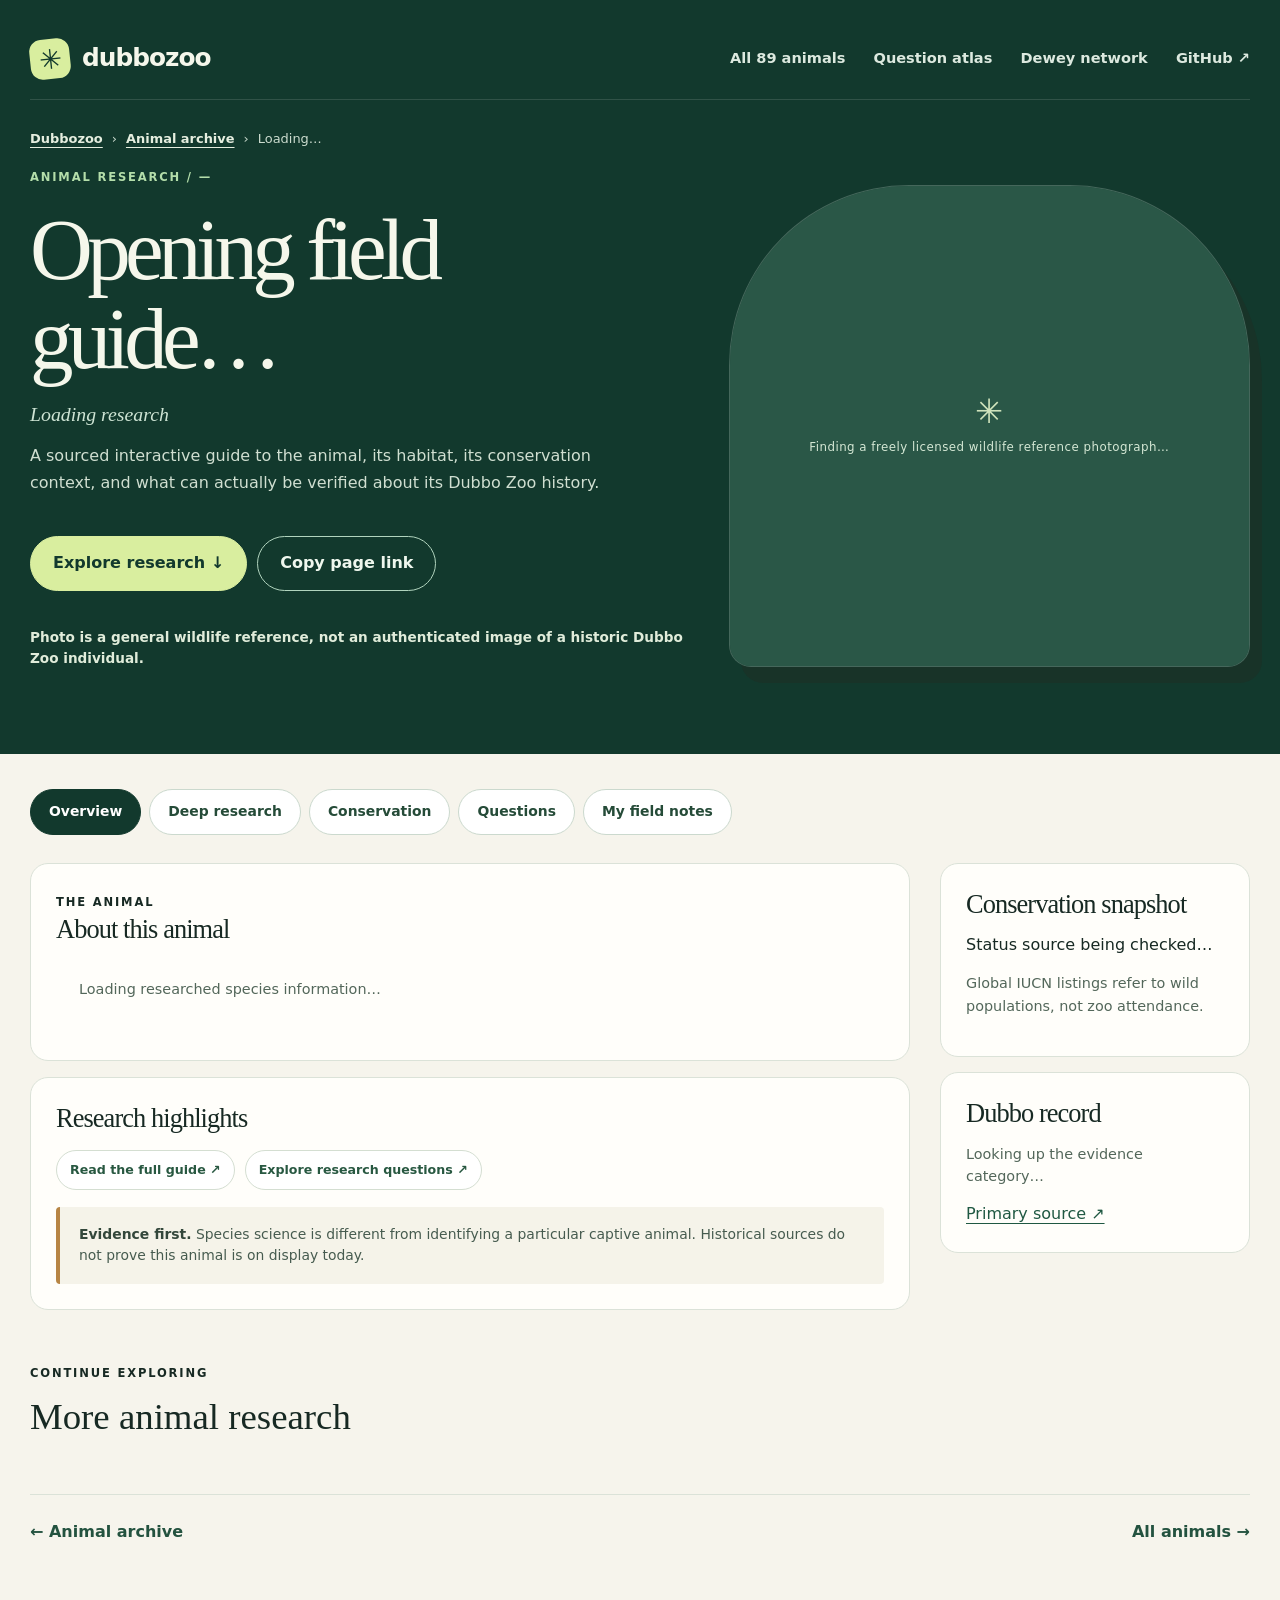
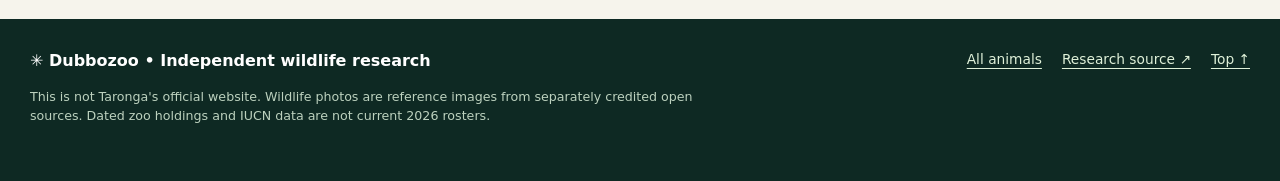
==== animal.html @ 087da016 "Create responsive individual animal research website with tabs, photos, sources, questions and local" ====
<!doctype html>
<html lang="en-AU">
<head>
<meta charset="utf-8"><meta name="viewport" content="width=device-width,initial-scale=1">
<meta name="theme-color" content="#12392d">
<meta name="description" content="Dubbozoo's independent evidence-led animal research: ecology, history, conservation, photographs and private field notes.">
<meta property="og:type" content="article">
<title>Animal research • Dubbozoo</title>
<link rel="stylesheet" href="/assets/site.css">
<link rel="stylesheet" href="/assets/animal.css">
</head>
<body class="animal-details">
<a class="skip" href="#animal-main">Skip to animal research</a>
<header class="animal-detail-top"><div class="wrap">
<div class="nav-wrap">
<a class="brand" href="/"><span class="brand-glyph" aria-hidden="true">✳</span> dubbozoo</a>
<nav class="main-nav" aria-label="Research navigation"><a href="/#archive">All 89 animals</a><a href="/#questions">Question atlas</a><a href="/#network">Dewey network</a><a href="https://github.com/joshualparris/Dubbozoo">GitHub ↗</a></nav>
</div>
<nav class="animal-trail" aria-label="Breadcrumb"><a href="/">Dubbozoo</a><span aria-hidden="true">›</span><a href="/#archive">Animal archive</a><span aria-hidden="true">›</span><span id="animal-breadcrumb">Loading…</span></nav>
<div class="animal-detail-head"><div>
<div class="eyebrow" style="color:#b4deaa">ANIMAL RESEARCH / <span id="animal-number">—</span></div>
<h1 id="animal-title">Opening field guide…</h1><div class="scientific" id="animal-scientific">Loading research</div>
<p class="animal-subtitle" id="animal-intro">A sourced interactive guide to the animal, its habitat, its conservation context, and what can actually be verified about its Dubbo Zoo history.</p>
<div class="detail-meta" id="animal-meta"></div>
<div class="animal-actions"><a class="btn lime" href="#animal-main" id="start-research">Explore research ↓</a>
<button class="btn outline" type="button" id="copy-page-url">Copy page link</button>
</div>
<p class="animal-invite">Photo is a general wildlife reference, not an authenticated image of a historic Dubbo Zoo individual.</p>
</div>
<div class="animal-detail-portrait animal-card" id="animal-portrait">
<div class="animal-photo-slot" data-photo-status="loading">
<div class="photo-loading">Finding a freely licensed wildlife reference photograph…</div>
</div>
</div></div></div></header>
<main id="animal-main" class="wrap">
<div class="animal-tab-bar" role="tablist" aria-label="Animal research sections">
<button type="button" class="animal-tab" role="tab" id="tab-overview" aria-controls="panel-overview" aria-selected="true" data-tab="overview">Overview</button>
<button type="button" class="animal-tab" role="tab" id="tab-research" aria-controls="panel-research" aria-selected="false" data-tab="research" tabindex="-1">Deep research</button>
<button type="button" class="animal-tab" role="tab" id="tab-conservation" aria-controls="panel-conservation" aria-selected="false" data-tab="conservation" tabindex="-1">Conservation</button>
<button type="button" class="animal-tab" role="tab" id="tab-questions" aria-controls="panel-questions" aria-selected="false" data-tab="questions" tabindex="-1">Questions</button>
<button type="button" class="animal-tab" role="tab" id="tab-notes" aria-controls="panel-notes" aria-selected="false" data-tab="notes" tabindex="-1">My field notes</button>
</div>
<section class="animal-tab-panel" id="panel-overview" role="tabpanel" aria-labelledby="tab-overview">
<div class="detail-layout"><div class="detail-main">
<div class="detail-box"><span class="eyebrow">THE ANIMAL</span><h2 id="overview-heading">About this animal</h2><div class="detail-section-body" id="overview-text"><p>Loading researched species information…</p></div></div>
<div class="detail-box" style="margin-top:16px"><h2>Research highlights</h2><div class="detail-control-row"><button type="button" id="go-research">Read the full guide ↗</button><button type="button" id="go-questions">Explore research questions ↗</button></div>
<div class="detail-notice"><strong>Evidence first.</strong> Species science is different from identifying a particular captive animal. Historical sources do not prove this animal is on display today.</div></div>
</div><aside class="detail-aside">
<div class="detail-box"><h3>Conservation snapshot</h3><div id="quick-conservation">Status source being checked…</div><p class="detail-small">Global IUCN listings refer to wild populations, not zoo attendance.</p></div>
<div class="detail-box"><h3>Dubbo record</h3><p id="quick-evidence">Looking up the evidence category…</p><a id="quick-source" href="https://github.com/joshualparris/Dubbozoo">Primary source ↗</a></div>
</aside></div>
</section>
<section class="animal-tab-panel" id="panel-research" role="tabpanel" aria-labelledby="tab-research" hidden>
<div class="section-head"><div><span class="eyebrow">FULL RESEARCH GUIDE</span><h2>Explore the evidence.</h2><p>Original source sections appear below. Expand any heading, or open all sections to read the complete guide.</p></div></div>
<div class="detail-control-row"><button type="button" id="expand-sections">Expand all sections</button><button type="button" id="collapse-sections">Collapse sections</button><a id="original-research" href="https://github.com/joshualparris/Dubbozoo" target="_blank" rel="noopener noreferrer">Original Markdown on GitHub ↗</a></div>
<div id="research-sections" aria-live="polite"><div class="animal-blank-state">Loading original animal research…</div></div>
</section>
<section class="animal-tab-panel" id="panel-conservation" role="tabpanel" aria-labelledby="tab-conservation" hidden>
<div class="section-head"><div><span class="eyebrow">WILD CONSERVATION SCIENCE</span><h2>Risk, numbers &amp; trends.</h2><p>Conservation categories belong to a particular taxon, source and assessment year. They are not a live 2026 population census.</p></div></div>
<div class="detail-facts" id="conservation-facts"></div>
<div class="detail-box" style="margin-top:16px"><h3>What is actually supported?</h3><p id="conservation-caution"></p><div class="detail-sources" id="conservation-sources"></div></div>
</section>
<section class="animal-tab-panel" id="panel-questions" role="tabpanel" aria-labelledby="tab-questions" hidden>
<div class="section-head"><div><span class="eyebrow">ASK BETTER QUESTIONS</span><h2>The research notebook.</h2><p>Questions and best available answers are shown with source limitations. An answer written by AI isn't automatically individually source-verified.</p></div></div>
<div id="animal-questions"><div class="animal-blank-state">Loading linked research questions…</div></div>
</section>
<section class="animal-tab-panel" id="panel-notes" role="tabpanel" aria-labelledby="tab-notes" hidden>
<div class="section-head"><div><span class="eyebrow">YOUR PRIVATE FIELD JOURNAL</span><h2>What did you see?</h2><p>Record your own dated observations separately from zoo publications. Your notes stay in this browser, not GitHub, Vercel, the Dewey catalogue or ChatGPT. Export a copy to keep them.</p></div></div>
<div class="detail-layout"><div class="detail-main">
<div class="detail-box">
<form id="field-form" class="note-form">
<label>Date of my observation<input type="date" id="field-date"></label>
<label>Number of animals I actually saw (optional)<input type="number" min="0" max="999" inputmode="numeric" placeholder="Leave blank if unknown" id="field-count"></label>
<label>What did I observe?<textarea id="field-notes" maxlength="12000" placeholder="Describe visible actions, the habitat, the time and anything you're uncertain about."></textarea></label>
<button class="btn" type="submit">Save locally to this browser</button>
<p class="note-saved" role="status" id="note-result">Notes haven't been saved for this animal on this device.</p>
</form>
<div class="detail-control-row"><button type="button" id="export-note">Export my note (.json)</button><button type="button" id="delete-note">Delete saved note</button></div>
</div></div><aside class="detail-aside"><div class="detail-box"><h3>Observation ≠ assumption</h3><p>“I saw two resting together” is a direct observation; “they are siblings” would need keeper information.</p><p>Don't record names or photographs of other visitors without permission. Browser data can be cleared by your phone.</p></div></aside></div>
</section>
<section style="margin-top:50px" aria-labelledby="related-heading">
<span class="eyebrow">CONTINUE EXPLORING</span><h2 id="related-heading" style="font:2.3rem Georgia,serif;margin:10px 0">More animal research</h2>
<div id="related-animals" class="related-grid"></div><nav class="animal-pagination" aria-label="Previous and next animal"><a href="/#archive" id="previous-animal">← Animal archive</a><a href="/#archive" class="next" id="next-animal">All animals →</a></nav>
</section>
</main>
<footer class="footer"><div class="wrap footer-inner"><div><strong>✳ Dubbozoo • Independent wildlife research</strong><p>This is not Taronga's official website. Wildlife photos are reference images from separately credited open sources. Dated zoo holdings and IUCN data are not current 2026 rosters.</p></div><nav class="footer-links" aria-label="Footer links"><a href="/">All animals</a><a href="https://github.com/joshualparris/Dubbozoo">Research source ↗</a><a href="#top">Top ↑</a></nav></div></footer>
<script>
(function(){
 var pathMatch=location.pathname.match(/\/animals\/(\d{1,3})(?:-|\/|$)/);
 var n=pathMatch?Number(pathMatch[1]):Number(new URLSearchParams(location.search).get('id')||0);
 if(n>=1&&n<=89)document.getElementById('animal-portrait').dataset.photoId=String(n);
})();
</script>
<script src="/assets/animal.js" defer></script>
<script src="/assets/photos.js" defer></script>
<noscript><div class="wrap animal-blank-state">Interactive research requires JavaScript. <a href="/#archive">Browse the Markdown animal guides from the homepage.</a></div></noscript>
</body>
</html>
---- assets/site.css ----
:root{color-scheme:light;--cream:#f6f4ec;--paper:#fffefa;--ink:#172923;--muted:#596b62;--forest:#12392d;--forest-2:#245645;--sage:#dfeade;--lime:#d9ee9f;--gold:#c8934b;--border:#dbe2d8;--shadow:0 24px 70px rgba(18,49,37,.12)}*{box-sizing:border-box}html{scroll-behavior:smooth}body{margin:0;background:var(--cream);color:var(--ink);font:16px/1.55 system-ui,-apple-system,"Segoe UI",sans-serif;-webkit-font-smoothing:antialiased}a{color:inherit;text-decoration-thickness:1px;text-underline-offset:4px}a:hover{text-decoration-color:var(--gold)}button,input,select{font:inherit}button{cursor:pointer}button:disabled{cursor:default;opacity:.55}:focus-visible{outline:3px solid #b17b34;outline-offset:3px}::selection{background:var(--lime);color:var(--forest)}.sr-only{position:absolute!important;width:1px;height:1px;padding:0;margin:-1px;overflow:hidden;clip:rect(0,0,0,0);white-space:nowrap;border:0}.wrap{width:min(1220px,calc(100% - 40px));margin-inline:auto}.skip{position:absolute;top:-70px;left:20px;z-index:100;background:#fff;color:var(--ink);padding:8px 16px}.skip:focus{top:10px}.eyebrow{font-size:.72rem;font-weight:800;letter-spacing:.16em;text-transform:uppercase}.faint{color:var(--muted)}.site-head{background:var(--forest);color:#f4f6ea;position:relative;overflow:hidden}.nav-wrap{display:flex;align-items:center;justify-content:space-between;gap:28px;min-height:82px;border-bottom:1px solid #ffffff21;position:relative;z-index:4}.brand{display:inline-flex;gap:12px;align-items:center;font-weight:900;letter-spacing:-.04em;font-size:1.55rem;text-decoration:none!important}.brand-glyph{height:40px;width:40px;display:grid;place-items:center;border-radius:12px;background:var(--lime);color:var(--forest);font-size:1.7rem;transform:rotate(-6deg)}.main-nav{display:flex;align-items:center;gap:clamp(12px,2.2vw,31px);flex-wrap:wrap}.main-nav a{color:#dce9df;text-decoration:none;font-size:.91rem;font-weight:700}.main-nav a:hover{color:var(--lime)}.nav-cta{border:1px solid #ffffff6a;border-radius:40px;padding:8px 16px}.hero{display:grid;grid-template-columns:minmax(0,1.08fr) minmax(0,.92fr);min-height:655px;align-items:center;gap:6%;padding:60px 0 82px;position:relative;z-index:1}.hero::before{content:"";position:absolute;width:660px;height:660px;right:-300px;top:-100px;border:1px solid #ffffff12;border-radius:50%;pointer-events:none}.hero-label{display:inline-flex;align-items:center;gap:10px;color:#b9dbbd;font-size:.78rem;font-weight:800;letter-spacing:.13em;text-transform:uppercase}.hero-label:before{content:"";width:9px;height:9px;border-radius:50%;background:#c6eaa4;box-shadow:0 0 0 6px #c6eaa41a}.hero h1{font:400 clamp(3.8rem,7.7vw,7.35rem)/.94 Georgia,serif;letter-spacing:-.07em;margin:25px 0 30px;max-width:750px}.hero h1 em{font-style:normal;color:var(--lime)}.hero-intro{max-width:570px;font-size:1.14rem;color:#d5e6d7;margin-bottom:28px}.hero-actions{display:flex;gap:12px;flex-wrap:wrap}.btn{border-radius:100px;display:inline-flex;align-items:center;justify-content:center;gap:9px;padding:14px 22px;border:1px solid var(--forest);background:var(--forest);color:#fff!important;font-weight:800;text-decoration:none;transition:transform .18s,background .18s}.btn:hover{transform:translateY(-2px);text-decoration:none;background:var(--forest-2)}.btn.lime{background:var(--lime);color:var(--forest)!important;border-color:var(--lime)}.btn.outline{color:#f1f8ed!important;background:transparent;border-color:#b9d7bd6e}.btn.paper{background:#fff;color:var(--forest)!important;border-color:#d4e1d8}.hero-note{margin-top:27px;color:#afc7b9;font-size:.77rem;letter-spacing:.015em}.plate{position:relative;min-height:500px;background:radial-gradient(ellipse at 49% 23%,#cfbd8a5c,transparent 30%),linear-gradient(152deg,#345d47 6%,#193f35 62%,#102e29);border:1px solid #ffffff2a;border-radius:220px 220px 20px 20px;padding:28px;overflow:hidden;box-shadow:22px 22px 0 #1d4e3f4d}.plate:before{content:"";position:absolute;width:260px;height:260px;border-radius:50%;left:calc(50% - 130px);top:85px;background:linear-gradient(140deg,#f4daaa,#f1efc2);opacity:.95}.plate:after{content:"";position:absolute;left:-40px;right:-40px;bottom:15%;height:145px;border-radius:55% 35% 0 0;background:#193d31;box-shadow:0 -18px 0 #254f3d;transform:rotate(-5deg)}.plate-scene{position:absolute;left:8%;right:8%;top:14%;width:84%;height:70%;z-index:2;filter:drop-shadow(0 24px 19px #15332277)}.plate-top{position:relative;z-index:3;display:flex;justify-content:space-between;gap:8px;font-size:.7rem;font-weight:800;letter-spacing:.16em;color:#faf9df}.plate-bottom{position:absolute;z-index:4;bottom:30px;left:30px;right:30px;color:#fff;border-top:1px solid #ffffff61;padding-top:15px;display:flex;align-items:end;justify-content:space-between}.plate-bottom strong{font:1.4rem Georgia,serif}.plate-bottom small{display:block;color:#c4dccd}.stats-strip{position:relative;margin-top:-36px;z-index:4}.stats-inner{border-radius:18px;background:var(--paper);box-shadow:var(--shadow);display:grid;grid-template-columns:repeat(4,minmax(0,1fr));border:1px solid var(--border);overflow:hidden}.stat{padding:26px 30px;border-right:1px solid var(--border)}.stat:last-child{border-right:0}.stat strong{display:block;font:400 clamp(2.1rem,4vw,3.2rem)/1 Georgia,serif;letter-spacing:-.04em;color:var(--forest)}.stat span{display:block;margin-top:9px;font-size:.8rem;color:var(--muted);font-weight:700}.stat em{font-style:normal;color:#a67031}.section{padding-block:90px;scroll-margin-top:30px}.section-head{display:flex;align-items:end;justify-content:space-between;gap:25px;margin-bottom:29px}.section h2{font:400 clamp(2.45rem,5.5vw,4.3rem)/1.05 Georgia,serif;letter-spacing:-.055em;margin:.25em 0}.section-head p,.section-desc{color:var(--muted);max-width:570px}.section-head a{font-weight:800;color:var(--forest)}.archive-area{background:#fffefa;border-top:1px solid var(--border);border-bottom:1px solid var(--border)}.controls{background:var(--cream);border:1px solid var(--border);padding:16px;border-radius:20px;display:grid;grid-template-columns:1fr 220px;gap:13px}.search-shell{display:flex;gap:10px;align-items:center;background:#fff;border:1px solid var(--border);border-radius:12px;padding:0 14px}.search-shell svg{flex:none;color:var(--muted)}.search-shell input{width:100%;padding:14px 2px;border:0;outline:none;background:transparent;color:var(--ink);min-width:0}.controls select{width:100%;padding:10px 15px;background:#fff;border:1px solid var(--border);border-radius:12px;color:var(--ink)}.filters{display:flex;gap:8px;flex-wrap:wrap;margin:18px 0 12px}.chip{background:#f0f3e9;color:#26493a;border:1px solid #d7e0d7;border-radius:100px;font-size:.81rem;padding:7px 14px;font-weight:800}.chip[aria-pressed=true]{color:white;background:var(--forest);border-color:var(--forest)}.results-line{font-size:.84rem;color:var(--muted);margin:10px 0 25px}.animal-grid{display:grid;grid-template-columns:repeat(3,minmax(0,1fr));gap:16px}.animal-card{background:var(--paper);border:1px solid var(--border);border-radius:18px;display:flex;flex-direction:column;min-height:220px;transition:box-shadow .2s,transform .2s;overflow:hidden}.animal-card:hover{box-shadow:0 12px 35px #133d2d15;transform:translateY(-3px)}.animal-card[hidden]{display:none!important}.animal-card-head{background:linear-gradient(140deg,#edf3e7,#e3eddf);padding:15px 20px;display:flex;justify-content:space-between;align-items:center;gap:10px}.animal-number{font:1.25rem Georgia,serif;color:#3e604c}.animal-region{font-size:.72rem;font-weight:800;letter-spacing:.09em;text-transform:uppercase;color:#556c5c}.animal-card-body{padding:20px;flex:1;display:flex;flex-direction:column}.animal-card h3{font:400 1.45rem/1.12 Georgia,serif;letter-spacing:-.035em;margin:0 0 13px}.animal-card p{font-size:.87rem;color:#637166;line-height:1.55;margin:0 0 15px}.animal-card .tags{display:flex;flex-wrap:wrap;gap:5px;margin-top:auto}.tag{display:inline-flex;font-size:.69rem;line-height:1.2;border-radius:40px;padding:6px 9px;font-weight:800;background:#e3efde;color:#25543e}.tag.warn{background:#fff0d2;color:#85531e}.tag.neutral{background:#edf0eb;color:#5b665e}.animal-card .card-links{display:flex;gap:15px;margin-top:15px;padding-top:14px;border-top:1px solid var(--border);font-size:.8rem;font-weight:800}.card-links a{text-decoration:none;color:#1d5a46}.empty-state{text-align:center;padding:50px 12px;color:var(--muted)}.load-row{text-align:center;margin-top:30px}.load-row .btn{padding-inline:30px}.no-js-note{font-size:.8rem;color:var(--muted)}.feature-band{background:var(--forest);color:#eff7eb}.feature-band .section-head p{color:#d2e2d2}.feature-band .eyebrow{color:#c8e99c}.feature-band h2{color:white}.feature-cards{display:grid;grid-template-columns:repeat(3,minmax(0,1fr));gap:17px}.feature-card{padding:30px;border:1px solid #ffffff30;background:#ffffff0d;border-radius:20px}.feature-card .big{font:3rem/.95 Georgia,serif;color:var(--lime)}.feature-card h3{font:1.45rem Georgia,serif;margin:18px 0 12px}.feature-card p{font-size:.91rem;color:#d0e1d4}.feature-card a{font-size:.86rem;font-weight:800;color:var(--lime)}.study{display:grid;grid-template-columns:1fr .75fr;gap:30px;align-items:center}.study-panel{background:var(--forest);border-radius:24px;padding:32px;color:#f9f8ef}.study-panel strong{font:3.2rem Georgia,serif;color:var(--lime)}.study-panel p{color:#dbe9da}.study-panel .progress-track{height:10px;background:#ffffff40;border-radius:9px;overflow:hidden;margin:25px 0}.progress-fill{height:100%;width:7.9%;background:var(--lime);border-radius:9px}.study-panel small{color:#d7e4db}.question-box{background:var(--paper);border:1px solid var(--border);border-radius:24px;margin-top:35px;padding:25px}.question-box[hidden],.question-search[hidden]{display:none}.question-search{display:flex;gap:12px;align-items:center;flex-wrap:wrap;margin:15px 0}.question-search input{padding:11px 15px;border:1px solid var(--border);border-radius:10px;flex:1;min-width:190px}.question-results{display:grid;gap:12px;max-height:560px;overflow:auto}.question-hit{padding:18px;background:var(--cream);border:1px solid var(--border);border-radius:12px}.question-hit h4{margin:4px 0 8px;font:1.06rem Georgia,serif}.question-hit p{font-size:.85rem;white-space:pre-wrap;line-height:1.55;color:#475e51;margin:8px 0}.question-hit .source-line{font-size:.72rem;color:#5d6f60;text-transform:uppercase;letter-spacing:.07em;font-weight:800}.network{background:#f1f2e7}.network-top{display:grid;grid-template-columns:.93fr 1.07fr;gap:18px;align-items:stretch}.dewey-card{background:#1a4234;border-radius:24px;padding:32px;color:#edf8eb;position:relative;overflow:hidden;min-height:310px}.dewey-card::after{content:"590";position:absolute;right:-30px;bottom:-70px;font:230px/.9 Georgia,serif;color:#ffffff0b}.dewey-card small{text-transform:uppercase;letter-spacing:.13em;color:#c8e8c3;font-weight:800}.dewey-card h3{font:3.1rem/1.05 Georgia,serif;margin:16px 0;letter-spacing:-.045em}.dewey-card p{max-width:410px;color:#d3e3d6}.dewey-card a{display:inline-block;margin-top:8px;color:var(--lime);font-weight:800;position:relative;z-index:2}.privacy-card{border:1px solid #d3ddce;background:var(--paper);padding:32px;border-radius:24px}.privacy-card h3{font:2rem Georgia,serif;margin:0 0 12px}.privacy-card p{color:var(--muted)}.privacy-card .private-label{display:inline-flex;background:#f6ecd7;color:#825b2b;padding:5px 10px;border-radius:20px;font-size:.72rem;font-weight:800;margin-bottom:10px}.subhead{display:flex;align-items:end;justify-content:space-between;gap:12px;margin:36px 0 17px}.subhead h3{font:2rem Georgia,serif;letter-spacing:-.045em;margin:0}.network-filter{display:flex;gap:7px;flex-wrap:wrap;margin:16px 0}.network-grid{display:grid;grid-template-columns:repeat(3,minmax(0,1fr));gap:13px}.repo-card{border:1px solid var(--border);background:var(--paper);border-radius:15px;padding:20px;text-decoration:none;display:block;min-height:158px}.repo-card:hover{border-color:#85b08e;box-shadow:0 6px 22px #12392d1a;text-decoration:none}.repo-card .tiny{display:flex;justify-content:space-between;gap:10px;font-size:.68rem;font-weight:800;letter-spacing:.1em;text-transform:uppercase;color:#56705a}.repo-card h4{font:1.3rem Georgia,serif;margin:18px 0 7px;color:var(--forest)}.repo-card p{font-size:.83rem;color:var(--muted);margin:0}.repo-card[hidden]{display:none}.methods-grid{display:grid;grid-template-columns:repeat(3,minmax(0,1fr));gap:16px}.method{border-top:3px solid var(--forest);background:#fff;padding:25px;border-radius:4px 4px 16px 16px}.method b{font-size:1.45rem;color:var(--forest)}.method p{color:var(--muted);font-size:.88rem}.methods-more{display:flex;flex-wrap:wrap;gap:10px;margin-top:20px}.methods-more a{font-size:.85rem;font-weight:800;background:var(--sage);border-radius:100px;padding:9px 14px;text-decoration:none}.bottom-call{background:var(--forest);color:#eff7e7;padding:55px 0}.bottom-call .wrap{display:flex;align-items:center;justify-content:space-between;gap:30px}.bottom-call h2{font:2.8rem Georgia,serif;letter-spacing:-.05em;margin:0}.bottom-call p{color:#c1d8c7;margin:8px 0 0}.footer{background:#0e2923;color:#bcd1be;padding:30px 0 42px}.footer-inner{display:flex;align-items:start;justify-content:space-between;gap:30px}.footer a{color:#dff1d9;font-size:.86rem}.footer p{max-width:680px;font-size:.79rem}.footer-links{display:flex;gap:20px;flex-wrap:wrap}.footer strong{color:#fff}.visually-hidden{display:none!important}@media(max-width:1050px){.animal-grid,.network-grid{grid-template-columns:repeat(2,minmax(0,1fr))}.hero{gap:3%}.hero h1{font-size:clamp(3.7rem,7vw,6rem)}}@media(max-width:800px){.hero{grid-template-columns:1fr;min-height:auto;padding:47px 0 80px}.plate{min-height:380px;max-width:590px;width:100%;margin-inline:auto}.hero h1{max-width:680px}.site-head{overflow:hidden}.nav-wrap{align-items:start;flex-direction:column;gap:10px;padding:17px 0}.main-nav{width:100%;overflow:auto;flex-wrap:nowrap;gap:23px;padding-bottom:11px}.main-nav a{white-space:nowrap}.stats-inner{grid-template-columns:repeat(2,minmax(0,1fr))}.stat:nth-child(2){border-right:0}.stat:nth-child(-n+2){border-bottom:1px solid var(--border)}.section{padding-block:65px}.feature-cards,.methods-grid,.network-grid{grid-template-columns:repeat(2,minmax(0,1fr))}.study,.network-top{grid-template-columns:1fr}.section-head{align-items:start;flex-direction:column}.bottom-call .wrap{align-items:start;flex-direction:column}}@media(max-width:580px){.wrap{width:min(100% - 28px,1220px)}.hero h1{font-size:3.9rem}.hero-intro{font-size:1rem}.plate{min-height:300px}.plate:before{height:180px;width:180px;left:calc(50% - 90px)}.plate-bottom strong{font-size:1.2rem}.stat{padding:18px 15px}.stat strong{font-size:2rem}.stat span{font-size:.72rem}.controls{grid-template-columns:1fr}.animal-grid,.feature-cards,.methods-grid,.network-grid{grid-template-columns:1fr}.section h2{font-size:2.6rem}.section{padding-block:52px}.animal-card{min-height:196px}.feature-card{padding:24px}.dewey-card,.privacy-card{padding:24px}.question-box{padding:16px}.footer-inner{flex-direction:column}.bottom-call h2{font-size:2.4rem}}@media(prefers-reduced-motion:reduce){html{scroll-behavior:auto}.btn,.animal-card{transition:none}}


/* Licensed wildlife photographs. Cards are real taxon reference images, NOT user photos of Dubbo individuals. */
.animal-photo-slot{height:190px;overflow:hidden;background:linear-gradient(120deg,#dce6d5,#eaf0e0 48%,#dce6d5);position:relative;border-bottom:1px solid var(--border)}
.photo-loading{display:flex;align-items:center;justify-content:center;flex-direction:column;gap:9px;height:100%;color:#456455;font-size:.74rem;text-align:center;letter-spacing:.04em}
.photo-loading:before{content:"✳";font-size:2.1rem;color:#789987;line-height:1}
.animal-photo{margin:0;position:relative;width:100%;height:100%;background:#dfe7d7}
.animal-photo img{width:100%;height:100%;object-fit:cover;display:block}
.animal-photo figcaption{position:absolute;left:0;right:0;bottom:0;background:linear-gradient(transparent,#0c251bc9 40%);color:#fff;padding:25px 12px 9px;font-size:.65rem;white-space:nowrap;overflow:hidden;text-overflow:ellipsis;text-shadow:0 1px 2px #0006}
.animal-photo figcaption a{color:#fff;text-decoration-color:#ffffff70}
.animal-photo .photo-reference{position:absolute;top:10px;left:10px;right:auto;font-size:.62rem;font-weight:800;letter-spacing:.025em;color:#fff;background:#102c25be;padding:5px 9px;border-radius:30px;box-shadow:0 2px 8px #0004}
.photo-fallback{display:flex;flex-direction:column;justify-content:center;align-items:center;gap:7px;text-align:center;height:100%;background:#e6eadf;padding:20px;color:#315744;text-decoration:none;font-size:.8rem;font-weight:800}
.photo-fallback small{font-size:.7rem;color:#687569;font-weight:500}
.plate.has-real-photo:before,.plate.has-real-photo:after{display:none}
.plate.has-real-photo .plate-scene{display:none}
.plate-real-photo{position:absolute;inset:0;width:100%;height:100%;object-fit:cover;filter:saturate(.9)}
.plate.has-real-photo .plate-top{color:#fff;text-shadow:0 2px 6px #000a}
.plate.has-real-photo .plate-bottom{padding-top:28px;background:linear-gradient(transparent,#112a20e8);left:0;right:0;bottom:0;padding-left:30px;padding-right:30px;padding-bottom:25px}
.plate-photo-credit{font-size:.65rem;line-height:1.2;display:block;margin-top:8px;max-width:350px}
.plate-photo-credit a{color:#fff;text-decoration:underline}
@media(max-width:580px){.animal-photo-slot{height:184px}.animal-card{min-height:unset}.animal-photo figcaption{font-size:.62rem}}

/* The author-level .btn display rule must not override the browser's [hidden] attribute.
   Without this, the "show more" control stayed visible after the final card and
   kept adding 21 to the limit, producing impossible negative remaining counts. */
[hidden] { display: none !important; }
---- assets/animal.css ----
/* 89 individual animal research microsites; shared Dubbozoo forest palette. */
.animal-detail-top{background:var(--forest);color:#f5f7eb;padding:18px 0 72px}
.animal-detail-top .nav-wrap{border-bottom:1px solid #ffffff20}
.animal-trail{display:flex;flex-wrap:wrap;gap:9px;align-items:center;padding:29px 0 20px;font-size:.81rem;color:#cbdbce}
.animal-trail a{color:#e5eedf;font-weight:700}.animal-detail-head{display:grid;grid-template-columns:1.12fr .88fr;gap:35px;align-items:center}
.animal-detail-head h1{font:400 clamp(3.1rem,6.8vw,6rem)/1.02 Georgia,serif;letter-spacing:-.065em;margin:.22em 0}
.animal-detail-head .scientific{font:italic 1.24rem Georgia,serif;color:#cee4d4}
.animal-subtitle{max-width:610px;color:#d0dfd1;line-height:1.7}
.animal-actions{display:flex;flex-wrap:wrap;gap:10px;margin:22px 0}
.animal-details .btn.outline{border-color:#b1d4be;color:#eff7ee!important}
.animal-detail-portrait.animal-card{min-height:0;background:#224b3d;border:1px solid #ffffff28;border-radius:180px 180px 22px 22px;overflow:hidden;box-shadow:12px 16px 0 #183328}
.animal-detail-portrait .animal-photo-slot{height:480px;border:0;background:#2a5747}
.animal-detail-portrait .photo-loading{color:#d5e8d5}.animal-detail-portrait .photo-loading:before{color:#cfe3bc}
.animal-detail-portrait .animal-photo figcaption{font-size:.72rem;padding:35px 20px 15px;white-space:normal}
.animal-detail-portrait .photo-reference{font-size:.66rem;max-width:calc(100% - 20px)}
.detail-meta{display:flex;flex-wrap:wrap;gap:7px;margin:18px 0}
.detail-meta span{background:#ffffff1c;border:1px solid #ffffff2c;padding:6px 12px;font-size:.73rem;border-radius:40px;color:#e2edde;font-weight:700}
.detail-notice{background:#f5f3e9;border-left:4px solid #b78544;padding:17px 19px;border-radius:4px;color:#465b4f;font-size:.87rem}
.detail-notice strong{color:#33473b}
.animal-details main{padding-top:35px;padding-bottom:75px}
.animal-tab-bar{display:flex;align-items:center;gap:8px;flex-wrap:wrap;margin-bottom:28px}
.animal-tab{border-radius:100px;border:1px solid #cbd9ce;padding:11px 18px;background:#fff;color:#254b38;font-weight:800;font-size:.87rem}
.animal-tab[aria-selected="true"]{background:var(--forest);color:white;border-color:var(--forest)}
.animal-tab-panel[hidden]{display:none!important}
.detail-layout{display:grid;grid-template-columns:minmax(0,1fr) 310px;gap:30px}
.detail-main{min-width:0}.detail-aside{align-self:start;display:grid;gap:15px}
.detail-box{background:var(--paper);border:1px solid var(--border);border-radius:18px;padding:25px}
.detail-box h2,.detail-box h3{font:400 1.65rem Georgia,serif;line-height:1.15;letter-spacing:-.035em;margin:0 0 14px}
.detail-box p{color:#53675a;font-size:.9rem}
.detail-box a{color:#1f5842}
.detail-small{font-size:.82rem;color:var(--muted)}
.detail-sources{display:grid;gap:9px}.detail-sources a{overflow-wrap:anywhere;padding:9px 10px;background:#f0f4eb;border-radius:8px;text-decoration:none;font-size:.82rem}
.detail-status-value{font:2rem Georgia,serif;color:var(--forest)}
.detail-status-value small{font:700 .79rem system-ui,sans-serif}
.detail-section{margin-bottom:13px;background:#fff;border:1px solid var(--border);border-radius:14px;overflow:hidden}
.detail-section summary{cursor:pointer;padding:19px 23px;font:1.23rem Georgia,serif;list-style:none;display:flex;align-items:center;justify-content:space-between;gap:13px}
.detail-section summary::-webkit-details-marker{display:none}
.detail-section summary::after{content:'+';font:1.3rem system-ui,sans-serif;color:#477057}
.detail-section[open] summary::after{content:'−'}
.detail-section[open] summary{border-bottom:1px solid var(--border);background:#f4f7f0}
.detail-section-body{padding:19px 23px;color:#41574a;line-height:1.72;overflow-wrap:anywhere}
.detail-section-body p{margin:0 0 14px}
.detail-section-body ul,.detail-section-body ol{padding-left:24px;margin:10px 0 16px}
.detail-section-body li{margin-bottom:7px}
.detail-section-body a{color:#17664a}
.detail-section-body strong{color:#203c2e}
.detail-section-body h3{font-size:1.12rem;margin:18px 0 8px}
.detail-section-body .source-pill{font-size:.75rem;background:#edf2e8;padding:6px 9px;border-radius:8px}
.detail-control-row{display:flex;flex-wrap:wrap;gap:10px;margin:17px 0}
.detail-control-row button{border:1px solid #d4ded1;background:#fff;color:#285841;border-radius:50px;padding:9px 13px;font-size:.79rem;font-weight:800}
.detail-facts{display:grid;grid-template-columns:repeat(2,minmax(0,1fr));gap:12px}
.detail-fact{background:#fff;border-radius:12px;border:1px solid var(--border);padding:17px;min-height:115px}
.detail-fact .eyebrow{font-size:.64rem;color:#748777}.detail-fact strong{display:block;font-size:1rem;margin-top:11px;overflow-wrap:anywhere}
.note-form{display:grid;gap:14px}
.note-form label{font-weight:800;font-size:.83rem;display:grid;gap:7px;color:#345343}
.note-form input,.note-form textarea,.note-form select{width:100%;padding:12px 13px;border:1px solid #cbd6ca;background:#fff;border-radius:10px;color:#263e30}
.note-form textarea{min-height:128px;resize:vertical}
.note-form button{justify-self:start}
.note-saved{color:#32654b;font-size:.8rem}
.related-grid{display:grid;grid-template-columns:repeat(3,minmax(0,1fr));gap:12px;margin-top:17px}
.related-card{background:#fff;border:1px solid var(--border);padding:18px;border-radius:14px;text-decoration:none;display:flex;flex-direction:column;gap:7px}
.related-card span{color:#748b78;font-size:.73rem;font-weight:800}
.related-card strong{font:1.12rem Georgia,serif;color:#204c35}
.related-card:hover{border-color:#8bad8e}
.animal-question{background:white;border:1px solid var(--border);border-radius:14px;margin-bottom:14px}
.animal-question summary{padding:18px;cursor:pointer;font-weight:750}
.animal-question>div{border-top:1px solid var(--border);padding:19px}
.animal-question p{white-space:pre-wrap;font-size:.86rem;line-height:1.68}
.animal-pagination{display:flex;align-items:center;justify-content:space-between;gap:14px;margin-top:39px;padding-top:25px;border-top:1px solid var(--border)}
.animal-pagination a{max-width:50%;display:flex;gap:8px;align-items:center;word-break:break-word;text-decoration:none;color:#23523f;font-weight:800}
.animal-pagination .next{text-align:right;justify-content:end}
.animal-blank-state{border:1px dashed #9dae9e;padding:24px;border-radius:15px;background:#f6f8f2}
.animal-blank-state a{font-weight:800}
.animal-invite{display:inline-flex;align-items:center;gap:8px;color:#e0ecda;font-weight:800;font-size:.85rem}
@media(max-width:900px){.animal-detail-head{grid-template-columns:1fr 350px;gap:20px}.animal-detail-portrait .animal-photo-slot{height:360px}.detail-layout{grid-template-columns:minmax(0,1fr) 250px}.related-grid{grid-template-columns:repeat(2,minmax(0,1fr))}}
@media(max-width:700px){.animal-detail-head{grid-template-columns:1fr}.animal-detail-head h1{font-size:clamp(2.65rem,11vw,4.2rem)}.animal-detail-top{padding-bottom:45px}.animal-detail-portrait.animal-card{max-width:560px;width:100%;margin-inline:auto;border-radius:140px 140px 17px 17px}.animal-detail-portrait .animal-photo-slot{height:300px}.detail-layout{grid-template-columns:1fr}.detail-aside{grid-row:auto}.detail-facts{grid-template-columns:1fr 1fr}.related-grid{grid-template-columns:1fr 1fr}.animal-tab-bar{gap:5px}.animal-tab{padding:9px 12px;font-size:.77rem}.detail-box{padding:19px}.animal-trail{padding:22px 0 12px}.animal-details main{padding-top:25px}}
@media(max-width:420px){.detail-facts,.related-grid{grid-template-columns:1fr}.animal-detail-portrait .animal-photo-slot{height:260px}}
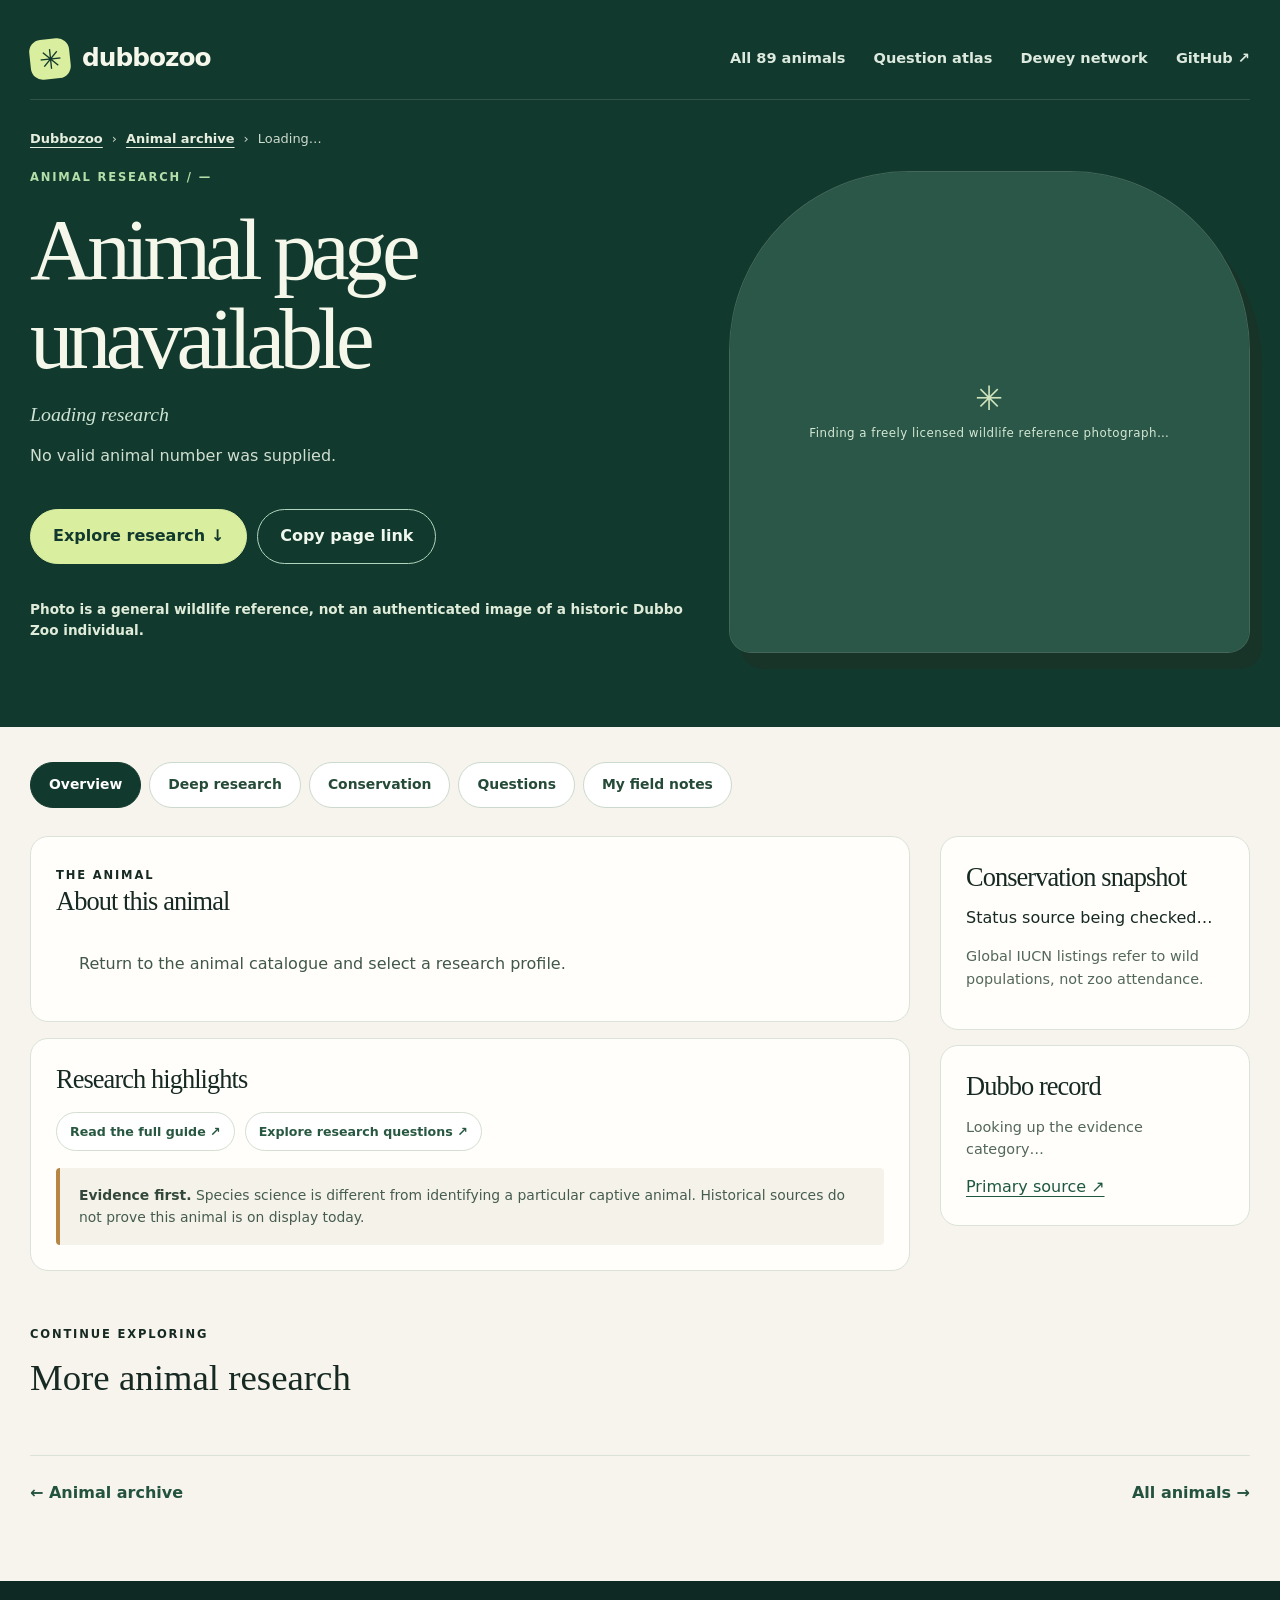
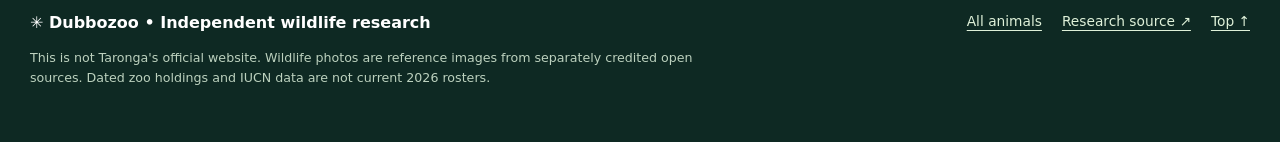
==== commit 36b50896: "Use curated gallery on individual animal pages and restore top navigation anchor" ====
--- a/animal.html
+++ b/animal.html
@@ -11,7 +11,7 @@
 </head>
 <body class="animal-details">
 <a class="skip" href="#animal-main">Skip to animal research</a>
-<header class="animal-detail-top"><div class="wrap">
+<header class="animal-detail-top" id="top"><div class="wrap">
 <div class="nav-wrap">
 <a class="brand" href="/"><span class="brand-glyph" aria-hidden="true">✳</span> dubbozoo</a>
 <nav class="main-nav" aria-label="Research navigation"><a href="/#archive">All 89 animals</a><a href="/#questions">Question atlas</a><a href="/#network">Dewey network</a><a href="https://github.com/joshualparris/Dubbozoo">GitHub ↗</a></nav>
@@ -92,7 +92,7 @@
 })();
 </script>
 <script src="/assets/animal.js" defer></script>
-<script src="/assets/photos.js" defer></script>
+
 <noscript><div class="wrap animal-blank-state">Interactive research requires JavaScript. <a href="/#archive">Browse the Markdown animal guides from the homepage.</a></div></noscript>
 </body>
 </html>
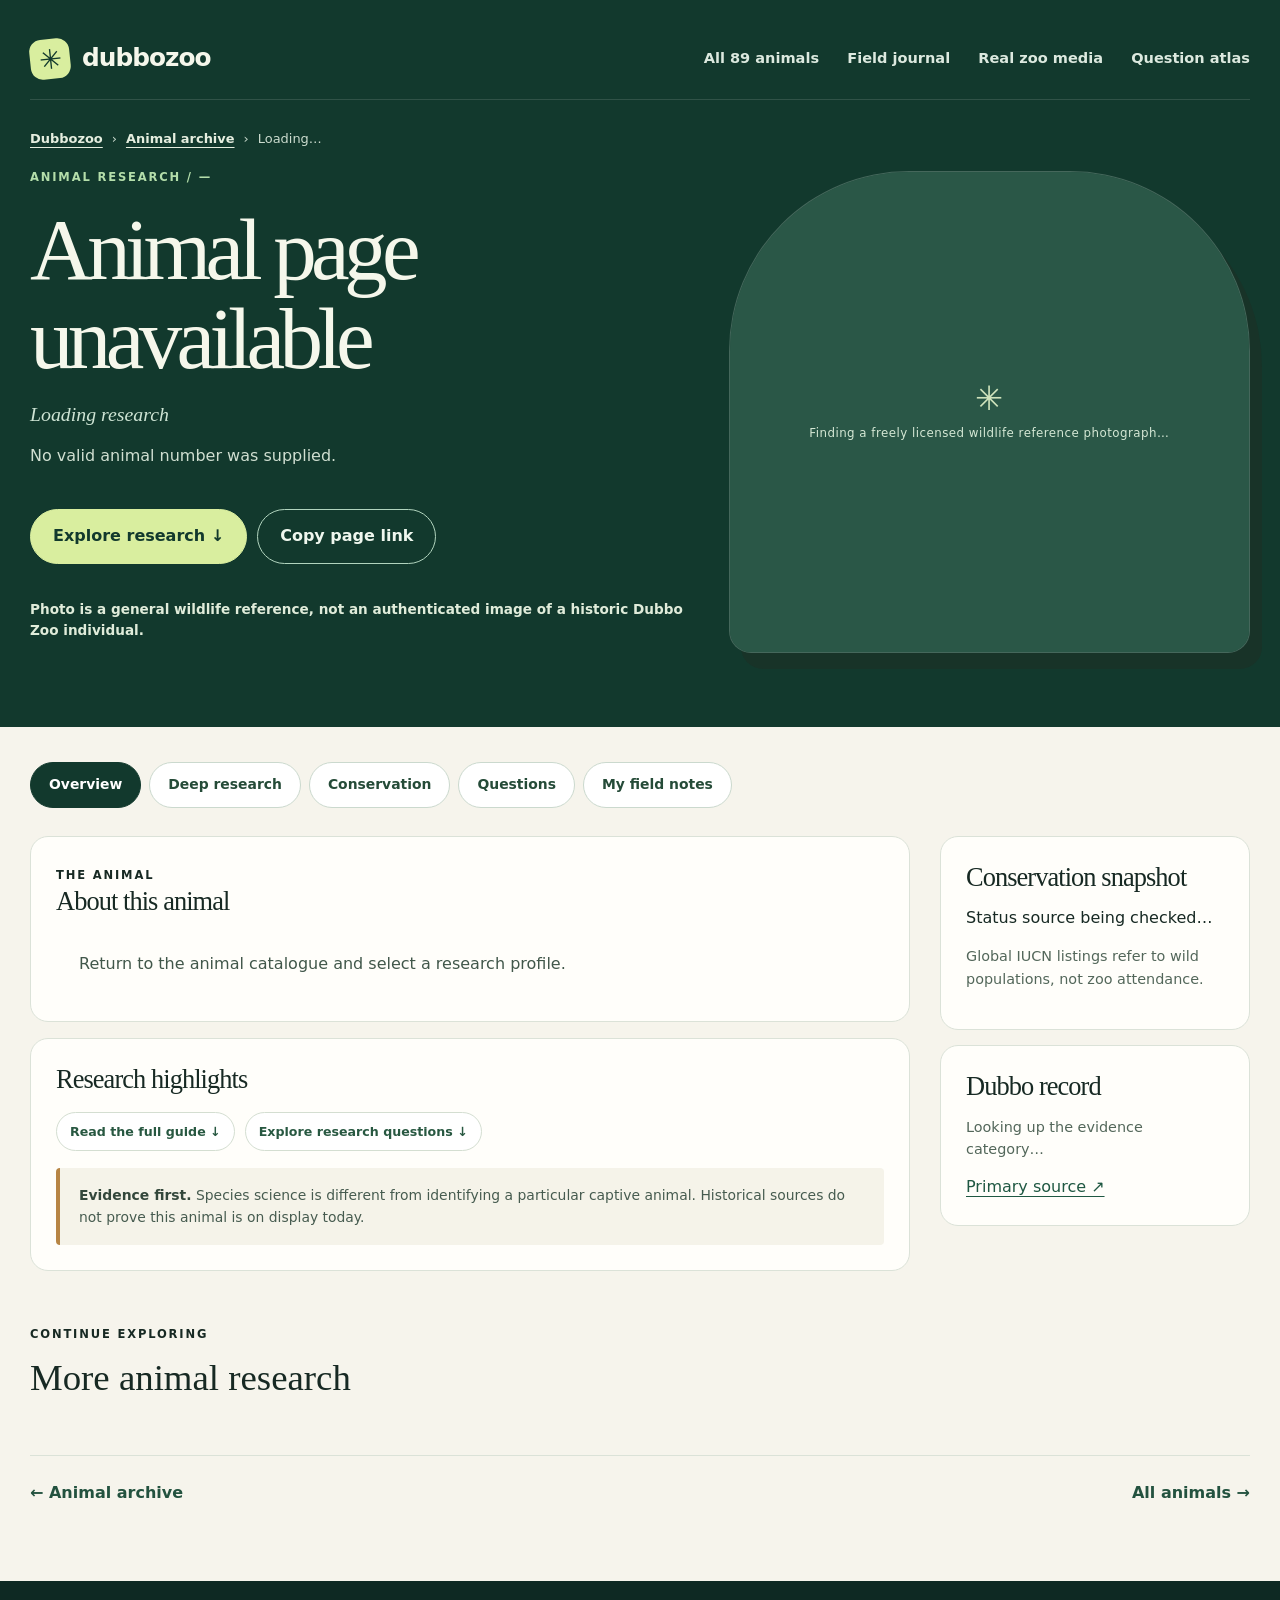
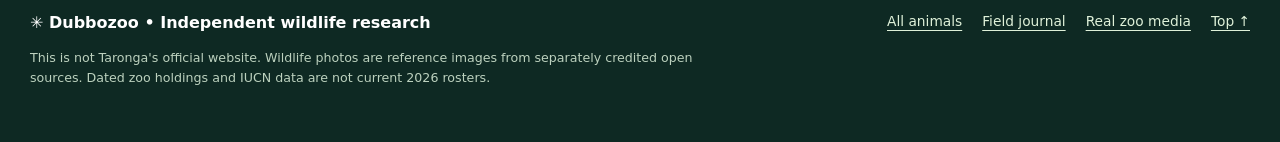
==== commit 5b3cd549: "feat: keep animal research and real zoo media inside site" ====
--- a/animal.html
+++ b/animal.html
@@ -8,13 +8,16 @@
 <title>Animal research • Dubbozoo</title>
 <link rel="stylesheet" href="/assets/site.css">
 <link rel="stylesheet" href="/assets/animal.css">
+<!-- parris-umami-placeholder: replace REPLACE_WITH_UMAMI_WEBSITE_ID with a real Umami website UUID and remove this comment wrapper. Inactive until configured.
+<script defer src="https://cloud.umami.is/script.js" data-website-id="REPLACE_WITH_UMAMI_WEBSITE_ID" data-do-not-track="true" data-exclude-search="true" data-exclude-hash="true" data-performance="true" data-domains="dubbozoo-research.vercel.app"></script>
+-->
 </head>
 <body class="animal-details">
 <a class="skip" href="#animal-main">Skip to animal research</a>
 <header class="animal-detail-top" id="top"><div class="wrap">
 <div class="nav-wrap">
 <a class="brand" href="/"><span class="brand-glyph" aria-hidden="true">✳</span> dubbozoo</a>
-<nav class="main-nav" aria-label="Research navigation"><a href="/#archive">All 89 animals</a><a href="/#questions">Question atlas</a><a href="/#network">Dewey network</a><a href="https://github.com/joshualparris/Dubbozoo">GitHub ↗</a></nav>
+<nav class="main-nav" aria-label="Research navigation"><a href="/#archive">All 89 animals</a><a href="/#journal">Field journal</a><a href="/#real-media">Real zoo media</a><a href="/#questions">Question atlas</a></nav>
 </div>
 <nav class="animal-trail" aria-label="Breadcrumb"><a href="/">Dubbozoo</a><span aria-hidden="true">›</span><a href="/#archive">Animal archive</a><span aria-hidden="true">›</span><span id="animal-breadcrumb">Loading…</span></nav>
 <div class="animal-detail-head"><div>
@@ -43,8 +46,9 @@
 <section class="animal-tab-panel" id="panel-overview" role="tabpanel" aria-labelledby="tab-overview">
 <div class="detail-layout"><div class="detail-main">
 <div class="detail-box"><span class="eyebrow">THE ANIMAL</span><h2 id="overview-heading">About this animal</h2><div class="detail-section-body" id="overview-text"><p>Loading researched species information…</p></div></div>
-<div class="detail-box" style="margin-top:16px"><h2>Research highlights</h2><div class="detail-control-row"><button type="button" id="go-research">Read the full guide ↗</button><button type="button" id="go-questions">Explore research questions ↗</button></div>
+<div class="detail-box" style="margin-top:16px"><h2>Research highlights</h2><div class="detail-control-row"><button type="button" id="go-research">Read the full guide ↓</button><button type="button" id="go-questions">Explore research questions ↓</button><a id="animal-field-note-link" class="internal-action" href="/#journal" hidden>Open Josh's field note →</a></div>
 <div class="detail-notice"><strong>Evidence first.</strong> Species science is different from identifying a particular captive animal. Historical sources do not prove this animal is on display today.</div></div>
+<div class="detail-box animal-real-media" id="animal-real-media" hidden><span class="eyebrow">REAL DUBBO ZOO VIDEO + AUDIO</span><h2 id="animal-media-title">Official keeper media</h2><p id="animal-media-summary"></p><div class="animal-media-stage" id="animal-media-stage"><button class="btn" type="button" id="animal-media-play">▶ Play real keeper video + audio</button></div><p class="detail-small">Official Taronga media embedded inside Dubbozoo. The player is loaded only when you choose play.</p></div>
 </div><aside class="detail-aside">
 <div class="detail-box"><h3>Conservation snapshot</h3><div id="quick-conservation">Status source being checked…</div><p class="detail-small">Global IUCN listings refer to wild populations, not zoo attendance.</p></div>
 <div class="detail-box"><h3>Dubbo record</h3><p id="quick-evidence">Looking up the evidence category…</p><a id="quick-source" href="https://github.com/joshualparris/Dubbozoo">Primary source ↗</a></div>
@@ -52,7 +56,7 @@
 </section>
 <section class="animal-tab-panel" id="panel-research" role="tabpanel" aria-labelledby="tab-research" hidden>
 <div class="section-head"><div><span class="eyebrow">FULL RESEARCH GUIDE</span><h2>Explore the evidence.</h2><p>Original source sections appear below. Expand any heading, or open all sections to read the complete guide.</p></div></div>
-<div class="detail-control-row"><button type="button" id="expand-sections">Expand all sections</button><button type="button" id="collapse-sections">Collapse sections</button><a id="original-research" href="https://github.com/joshualparris/Dubbozoo" target="_blank" rel="noopener noreferrer">Original Markdown on GitHub ↗</a></div>
+<div class="detail-control-row"><button type="button" id="expand-sections">Expand all sections</button><button type="button" id="collapse-sections">Collapse sections</button><a id="original-research" href="#research-sections">Research is rendered here in Dubbozoo ↓</a></div>
 <div id="research-sections" aria-live="polite"><div class="animal-blank-state">Loading original animal research…</div></div>
 </section>
 <section class="animal-tab-panel" id="panel-conservation" role="tabpanel" aria-labelledby="tab-conservation" hidden>
@@ -83,7 +87,7 @@
 <div id="related-animals" class="related-grid"></div><nav class="animal-pagination" aria-label="Previous and next animal"><a href="/#archive" id="previous-animal">← Animal archive</a><a href="/#archive" class="next" id="next-animal">All animals →</a></nav>
 </section>
 </main>
-<footer class="footer"><div class="wrap footer-inner"><div><strong>✳ Dubbozoo • Independent wildlife research</strong><p>This is not Taronga's official website. Wildlife photos are reference images from separately credited open sources. Dated zoo holdings and IUCN data are not current 2026 rosters.</p></div><nav class="footer-links" aria-label="Footer links"><a href="/">All animals</a><a href="https://github.com/joshualparris/Dubbozoo">Research source ↗</a><a href="#top">Top ↑</a></nav></div></footer>
+<footer class="footer"><div class="wrap footer-inner"><div><strong>✳ Dubbozoo • Independent wildlife research</strong><p>This is not Taronga's official website. Wildlife photos are reference images from separately credited open sources. Dated zoo holdings and IUCN data are not current 2026 rosters.</p></div><nav class="footer-links" aria-label="Footer links"><a href="/">All animals</a><a href="/#journal">Field journal</a><a href="/#real-media">Real zoo media</a><a href="#top">Top ↑</a></nav></div></footer>
 <script>
 (function(){
  var pathMatch=location.pathname.match(/\/animals\/(\d{1,3})(?:-|\/|$)/);
--- a/assets/site.css
+++ b/assets/site.css
@@ -25,3 +25,16 @@
    Without this, the "show more" control stayed visible after the final card and
    kept adding 21 to the limit, producing impossible negative remaining counts. */
 [hidden] { display: none !important; }
+
+/* Each animal card opens its own interactive research micro-site. */
+.animal-card .card-links{display:flex;align-items:center;flex-wrap:wrap;gap:8px 13px}
+.animal-card .card-links .animal-profile-link{display:inline-flex;align-items:center;background:#e2efd8;color:#164b35;border-radius:30px;padding:8px 11px;font-size:.79rem;white-space:nowrap}
+.animal-card .card-links .animal-profile-link:hover{background:#cfe7ba;text-decoration:none}
+@media(max-width:580px){.animal-card .card-links{gap:8px 12px}.animal-card .card-links .animal-profile-link{width:100%;justify-content:center;padding:10px}}
+
+/* Discovery, field journal, timeline and listen/watch — 15 Nov 2026 */
+.discovery-journal{background:#eef2e8;border-top:1px solid var(--border)}.journal-grid{display:grid;grid-template-columns:repeat(3,minmax(0,1fr));gap:16px}.journal-card{background:var(--paper);border:1px solid var(--border);border-radius:20px;overflow:hidden;display:flex;flex-direction:column;min-height:430px;box-shadow:0 12px 34px rgba(18,57,45,.06)}.journal-photo{height:190px;background:linear-gradient(140deg,#dce8d7,#b9cfb9);background-size:cover;background-position:center;position:relative}.journal-photo:after{content:"Public species reference";position:absolute;left:12px;bottom:12px;background:#112f27df;color:#fff;padding:5px 9px;border-radius:30px;font-size:.65rem;font-weight:800;letter-spacing:.05em}.journal-body{padding:22px;display:flex;flex-direction:column;gap:10px;flex:1}.journal-kicker,.media-label{font-size:.69rem;font-weight:900;letter-spacing:.12em;text-transform:uppercase;color:#557063}.journal-card h3,.listen-panel h3,.watch-panel h3{font:1.6rem/1.1 Georgia,serif;margin:0}.journal-card p{color:var(--muted);font-size:.9rem;margin:0}.journal-actions{display:flex;gap:9px;align-items:center;flex-wrap:wrap;margin-top:auto;padding-top:12px}.journal-actions a,.journal-actions button{border:0;background:none;color:#1d5a46;padding:0;font-size:.8rem;font-weight:850;text-decoration:none}.journal-actions button{border-bottom:1px solid #7d9f8f;cursor:pointer}.privacy-note{margin-top:20px;padding:18px 20px;border:1px solid #d5ddca;border-radius:16px;background:#fff9e9;color:#5e553d}.zoo-timeline{background:var(--paper)}.timeline-controls{display:flex;gap:8px;flex-wrap:wrap;margin-bottom:30px}.timeline-list{position:relative;margin-left:12px}.timeline-list:before{content:"";position:absolute;top:0;bottom:0;left:93px;width:2px;background:#cfd9cf}.timeline-item{display:grid;grid-template-columns:76px 1fr;gap:36px;padding:0 0 30px;position:relative}.timeline-item[hidden]{display:none!important}.timeline-item:after{content:"";position:absolute;left:87px;top:7px;width:13px;height:13px;border-radius:50%;background:var(--forest);border:3px solid var(--paper);box-shadow:0 0 0 2px #9bb29f}.timeline-item time{font-weight:900;color:#466152;font-size:.82rem;padding-top:4px}.timeline-item h3{font:1.35rem Georgia,serif;margin:0 0 6px}.timeline-item p{color:var(--muted);margin:0;max-width:800px}.archive-links{display:grid;grid-template-columns:repeat(2,minmax(0,1fr));gap:12px;margin-top:24px}.archive-links a{display:flex;flex-direction:column;gap:5px;padding:18px;border:1px solid var(--border);border-radius:14px;background:#f5f4ec;text-decoration:none}.archive-links a:hover{border-color:#8faa92}.archive-links span{color:var(--muted);font-size:.82rem}.listen-watch{background:var(--forest);color:#eef7ec}.listen-watch .section-head p{color:#cfe0d2}.listen-watch .eyebrow{color:var(--lime)}.listen-watch h2{color:#fff}.media-support{font-size:.78rem;color:#c8ddcd;font-weight:700}.media-grid{display:grid;grid-template-columns:.9fr 1.1fr;gap:18px}.listen-panel,.watch-panel{background:#ffffff0c;border:1px solid #ffffff2e;border-radius:22px;padding:28px}.listen-panel p,.watch-panel p{color:#d5e3d6}.media-label{color:var(--lime);display:block;margin-bottom:12px}.media-controls{display:flex;gap:9px;flex-wrap:wrap;margin:22px 0}.listen-watch .btn.paper{background:#f8fbf5;color:var(--forest)!important;border-color:#e1e9df}.media-fine{font-size:.75rem;opacity:.82}.story-stage{overflow:hidden;border-radius:16px;background:#0d2d25;border:1px solid #ffffff21}.story-image{height:270px;background:linear-gradient(145deg,#426953,#162f28);background-size:cover;background-position:center}.story-copy{padding:20px}.story-copy span{font-size:.72rem;color:#bcd0c0;font-weight:800;letter-spacing:.08em;text-transform:uppercase}.story-copy h3{margin:6px 0 8px;color:#fff}.story-copy p{margin:0}.methods-shortcuts{display:flex;gap:14px;flex-wrap:wrap;margin-top:22px}.methods-shortcuts a{color:var(--lime);font-size:.84rem;font-weight:800}.story-image.story-fade{animation:storyfade .35s ease}@keyframes storyfade{from{opacity:.35}to{opacity:1}}
+@media(max-width:900px){.journal-grid{grid-template-columns:repeat(2,minmax(0,1fr))}.media-grid{grid-template-columns:1fr}.archive-links{grid-template-columns:1fr}}
+@media(max-width:620px){.journal-grid{grid-template-columns:1fr}.journal-card{min-height:0}.journal-photo{height:210px}.timeline-list{margin-left:0}.timeline-list:before{left:12px}.timeline-item{grid-template-columns:1fr;gap:5px;padding-left:34px}.timeline-item:after{left:6px;top:7px}.timeline-item time{padding:0}.story-image{height:220px}}
+
+.real-media{background:var(--forest);color:#eff7eb}.real-media .section-head p{color:#d2e2d2}.real-media .eyebrow{color:var(--lime)}.real-media h2{color:#fff}.real-media-layout{display:grid;grid-template-columns:minmax(0,1.2fr) minmax(300px,.8fr);gap:18px}.real-media-player{background:#ffffff0c;border:1px solid #ffffff2e;border-radius:22px;padding:24px;min-height:510px}.media-consent{min-height:330px;display:flex;flex-direction:column;justify-content:center;align-items:flex-start;padding:20px;background:linear-gradient(145deg,#1d493a,#0c2d25);border-radius:16px}.media-consent h3{font:2rem/1.05 Georgia,serif;margin:10px 0}.media-consent p{color:#d4e3d6;max-width:650px}.youtube-stage{aspect-ratio:16/9;background:#081d18;border-radius:16px;overflow:hidden}.youtube-stage iframe{width:100%;height:100%;border:0;display:block}.real-media-list{display:grid;gap:9px}.real-media-choice{display:grid;grid-template-columns:42px 1fr;gap:12px;text-align:left;align-items:center;border:1px solid #ffffff25;background:#ffffff0b;color:#eff7eb;border-radius:14px;padding:13px}.real-media-choice:hover,.real-media-choice[aria-pressed=true]{background:#ffffff18;border-color:#b9d7bd80}.real-media-choice>span{width:38px;height:38px;border-radius:50%;display:grid;place-items:center;background:var(--lime);color:var(--forest);font-weight:900}.real-media-choice strong,.real-media-choice small{display:block}.real-media-choice small{color:#bdd0c2;margin-top:3px}.real-media-note{margin-top:18px;padding:16px 18px;border:1px solid #ffffff22;border-radius:14px;color:#cddfd2;background:#ffffff08}.journal-actions .real-media-inline{border:0;background:none;color:#1d5a46;padding:0;font-size:.8rem;font-weight:850;border-bottom:1px solid #7d9f8f}.media-fine{font-size:.76rem;color:#bcd0c0;margin-top:14px}@media(max-width:900px){.real-media-layout{grid-template-columns:1fr}.real-media-player{min-height:0}}
